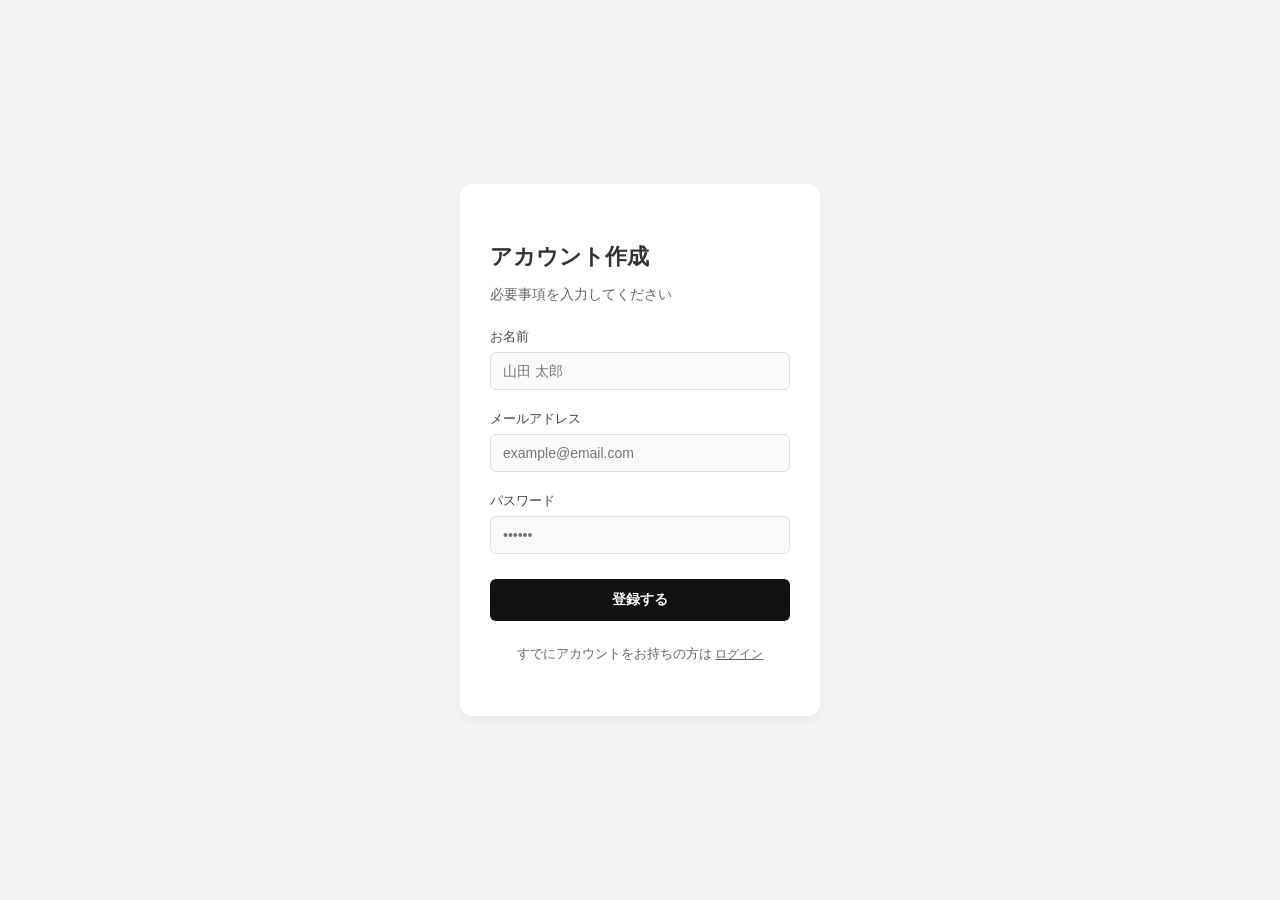
==== kobe/static/login.html @ 2a519678 "コードを更新します" ====
<!DOCTYPE html>
<html lang="ja">
<head>
    <meta charset="UTF-8">
    <link rel="icon" href="/imag.png" type="image/png">
    <meta name="viewport" content="width=device-width, initial-scale=1.0">
    <title>アカウント登録</title>
    <style>
        /* 全体のスタイル設定 */
        body {
            font-family: -apple-system, BlinkMacSystemFont, "Segoe UI", Roboto, sans-serif;
            background-color: #f4f4f4;
            color: #333;
            display: flex;
            justify-content: center;
            align-items: center;
            height: 100vh;
            margin: 0;
        }

        /* ログインカード */
        .card {
            background: #ffffff;
            padding: 40px 30px;
            border-radius: 12px;
            box-shadow: 0 4px 12px rgba(0, 0, 0, 0.05);
            width: 100%;
            max-width: 360px;
            box-sizing: border-box;
        }

        .card h2 {
            font-size: 22px;
            margin-bottom: 8px;
            font-weight: bold;
        }

        .subtitle {
            font-size: 14px;
            color: #666;
            margin-bottom: 24px;
        }

        /* フォーム要素 */
        .form-group {
            margin-bottom: 20px;
        }

        .form-group label {
            display: block;
            font-size: 13px;
            margin-bottom: 6px;
            color: #444;
        }

        input[type="text"],
        input[type="email"],
        input[type="password"] {
            width: 100%;
            padding: 10px 12px;
            border: 1px solid #ddd;
            border-radius: 6px;
            font-size: 14px;
            box-sizing: border-box;
            background-color: #fafafa;
            outline: none;
            transition: border-color 0.2s;
        }

        input:focus {
            border-color: #000;
        }

        /* 登録ボタン */
        .btn-primary {
            width: 100%;
            background-color: #111;
            color: #fff;
            padding: 12px;
            border: none;
            border-radius: 6px;
            font-size: 14px;
            font-weight: bold;
            cursor: pointer;
            transition: background-color 0.2s;
            margin-top: 5px;
        }

        .btn-primary:hover {
            background-color: #333;
        }

        .link-text {
            font-size: 12px;
            color: #666;
            text-decoration: underline;
        }

        .link-text:hover {
            color: #111;
        }

        .footer-text {
            text-align: center;
            font-size: 13px;
            color: #666;
            margin-top: 24px;
        }
    </style>
</head>
<body>

    <div class="card">
        <h2>アカウント作成</h2>
        <p class="subtitle">必要事項を入力してください</p>
        
        <form onsubmit="handleRegister(event)">
            <!-- ① お名前入力欄の追加 -->
            <div class="form-group">
                <label>お名前</label>
                <input type="text" id="name" placeholder="山田 太郎" required>
            </div>

            <div class="form-group">
                <label>メールアドレス</label>
                <input type="email" id="email" placeholder="example@email.com" required>
            </div>

            <div class="form-group">
                <label>パスワード</label>
                <input type="password" id="password" placeholder="••••••" required>
            </div>

            <button type="submit" class="btn-primary">登録する</button>
        </form>

        <p class="footer-text">
            すでにアカウントをお持ちの方は <a href="login.html" class="link-text">ログイン</a>
        </p>
    </div>

</body>
<script>
// 登録ボタンが押されたときの処理
async function handleRegister(event) {
    event.preventDefault();
    const name = document.getElementById("name").value;
    const email = document.getElementById("email").value;
    const password = document.getElementById("password").value;

    // 新規登録用のAPI（/api/signup）を叩く場合
    const res = await fetch('/api/signup', {
        method: 'POST',
        headers: { 'Content-Type': 'application/json' },
        body: JSON.stringify({ email, password, name })
    });

    const result = await res.json();

    if (res.ok) {
        alert("登録が完了しました！");
        localStorage.setItem("userName", name);
        localStorage.setItem("userEmail", email);
        
        // メイン画面へ遷移
        window.location.href = "/app";
    } else {
        alert("登録に失敗しました: " + (result.detail || "エラーが発生しました"));
    }
}
</script>
</html>
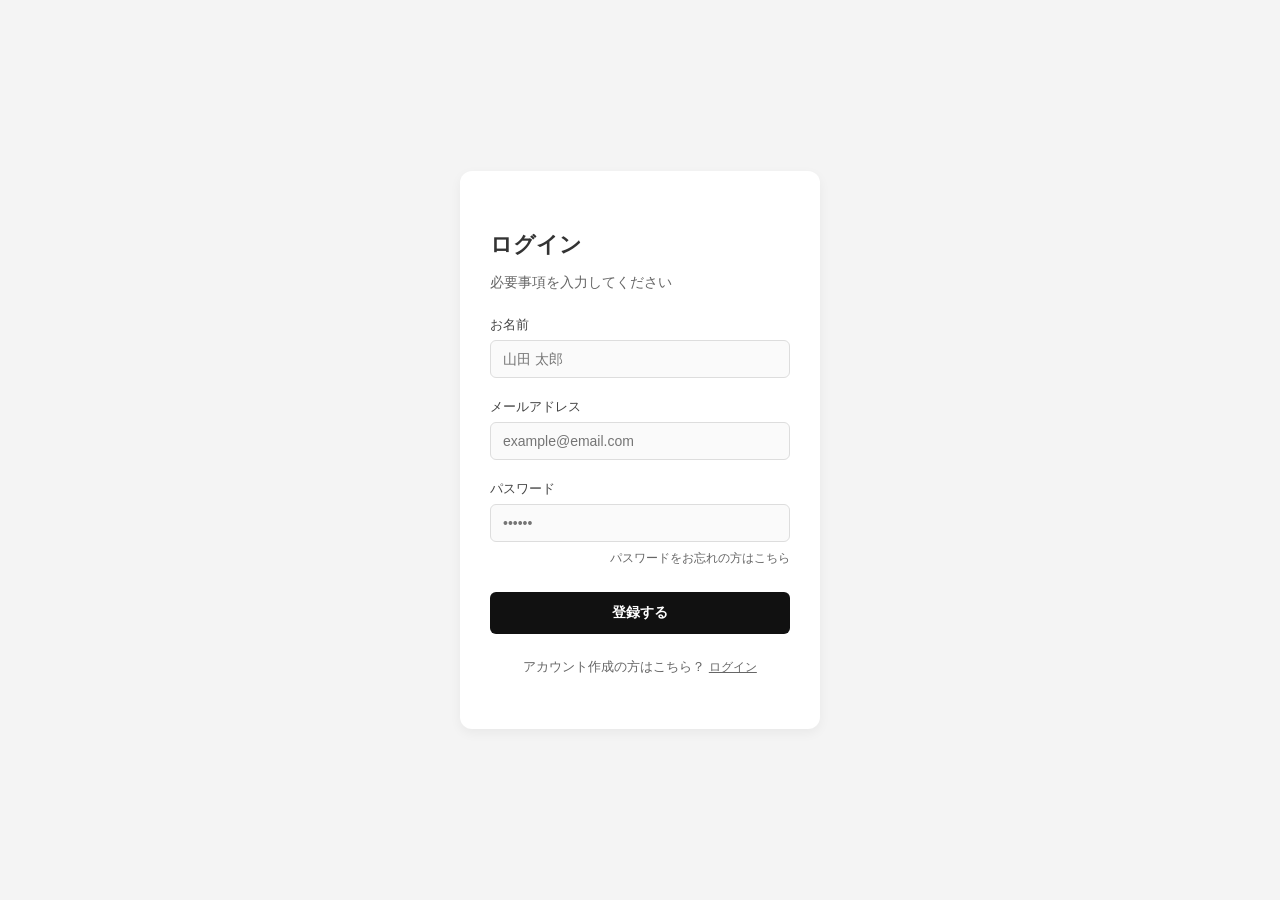
==== commit 2b1e1079: "コード更新" ====
--- a/kobe/static/login.html
+++ b/kobe/static/login.html
@@ -2,8 +2,7 @@
 <html lang="ja">
 <head>
     <meta charset="UTF-8">
-    <link rel="icon" href="/imag.png" type="image/png">
-    <meta name="viewport" content="width=device-width, initial-scale=1.0">
+    <link rel="icon" href="/static/imag.png" type="image/png">
     <title>アカウント登録</title>
     <style>
         /* 全体のスタイル設定 */
@@ -111,7 +110,7 @@
 <body>
 
     <div class="card">
-        <h2>アカウント作成</h2>
+        <h2>ログイン</h2>
         <p class="subtitle">必要事項を入力してください</p>
         
         <form onsubmit="handleRegister(event)">
@@ -129,13 +128,16 @@
             <div class="form-group">
                 <label>パスワード</label>
                 <input type="password" id="password" placeholder="••••••" required>
+                <div style="text-align: right; margin-top: 6px;">
+                    <a href="/reset.html" style="font-size: 12px; color: #666; text-decoration: none;">パスワードをお忘れの方はこちら</a>
+                </div>
             </div>
 
             <button type="submit" class="btn-primary">登録する</button>
         </form>
 
         <p class="footer-text">
-            すでにアカウントをお持ちの方は <a href="login.html" class="link-text">ログイン</a>
+            アカウント作成の方はこちら？ <a href="login2.html" class="link-text">ログイン</a>
         </p>
     </div>
 
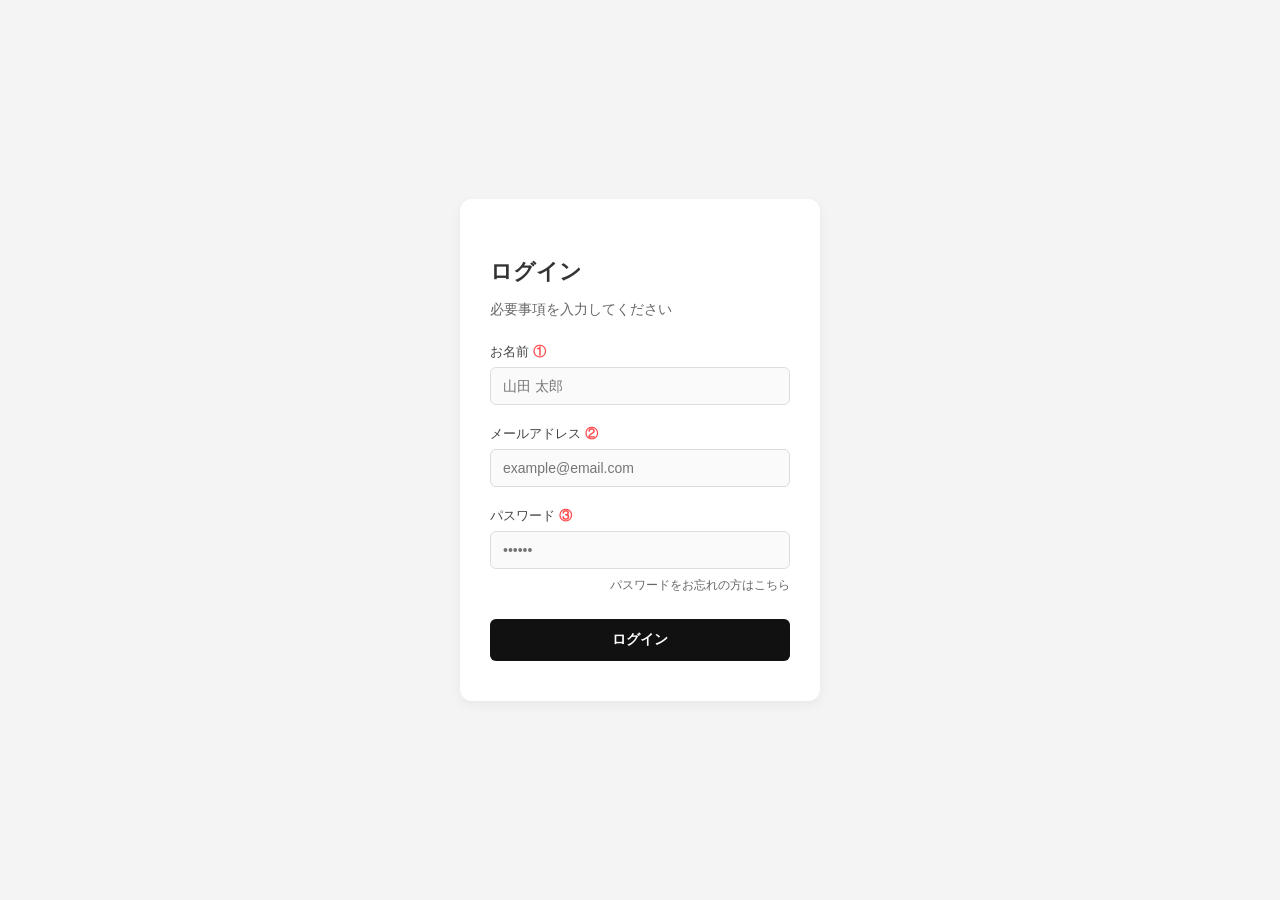
==== commit 9359dda9: "Add requirements.txt for Render deployment" ====
--- a/kobe/static/login.html
+++ b/kobe/static/login.html
@@ -3,6 +3,7 @@
 <head>
     <meta charset="UTF-8">
     <link rel="icon" href="/static/imag.png" type="image/png">
+    <meta name="viewport" content="width=device-width, initial-scale=1.0">
     <title>アカウント登録</title>
     <style>
         /* 全体のスタイル設定 */
@@ -116,32 +117,30 @@
         <form onsubmit="handleRegister(event)">
             <!-- ① お名前入力欄の追加 -->
             <div class="form-group">
-                <label>お名前</label>
+                <label>お名前 <span style="color: #ff4d4f; font-weight: bold;">①</span></label>
                 <input type="text" id="name" placeholder="山田 太郎" required>
             </div>
 
             <div class="form-group">
-                <label>メールアドレス</label>
+                <label>メールアドレス <span style="color: #ff4d4f; font-weight: bold;">②</span></label>
                 <input type="email" id="email" placeholder="example@email.com" required>
             </div>
 
             <div class="form-group">
-                <label>パスワード</label>
+                <label>パスワード <span style="color: #ff4d4f; font-weight: bold;">③</span></label>
                 <input type="password" id="password" placeholder="••••••" required>
                 <div style="text-align: right; margin-top: 6px;">
                     <a href="/reset.html" style="font-size: 12px; color: #666; text-decoration: none;">パスワードをお忘れの方はこちら</a>
                 </div>
             </div>
 
-            <button type="submit" class="btn-primary">登録する</button>
+            <button type="submit" class="btn-primary">ログイン</button>
         </form>
 
-        <p class="footer-text">
-            アカウント作成の方はこちら？ <a href="login2.html" class="link-text">ログイン</a>
-        </p>
     </div>
 
 </body>
+
 <script>
 // 登録ボタンが押されたときの処理
 async function handleRegister(event) {
@@ -160,7 +159,6 @@
     const result = await res.json();
 
     if (res.ok) {
-        alert("登録が完了しました！");
         localStorage.setItem("userName", name);
         localStorage.setItem("userEmail", email);
         
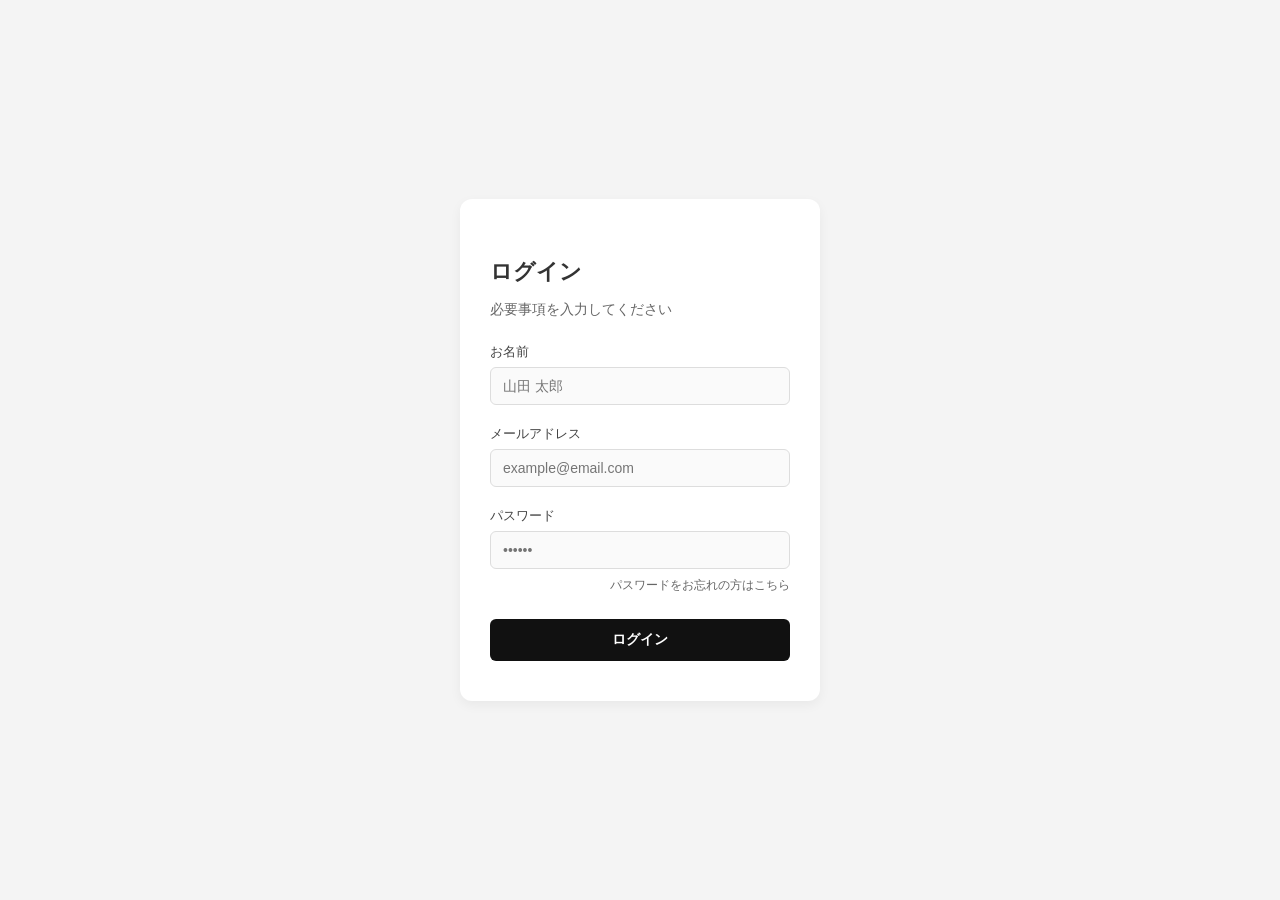
==== commit eb05c76c: "キーワード削除と追加" ====
--- a/kobe/static/login.html
+++ b/kobe/static/login.html
@@ -117,17 +117,17 @@
         <form onsubmit="handleRegister(event)">
             <!-- ① お名前入力欄の追加 -->
             <div class="form-group">
-                <label>お名前 <span style="color: #ff4d4f; font-weight: bold;">①</span></label>
+                <label>お名前 <span style="color: #ff4d4f; font-weight: bold;"></span></label>
                 <input type="text" id="name" placeholder="山田 太郎" required>
             </div>
 
             <div class="form-group">
-                <label>メールアドレス <span style="color: #ff4d4f; font-weight: bold;">②</span></label>
+                <label>メールアドレス <span style="color: #ff4d4f; font-weight: bold;"></span></label>
                 <input type="email" id="email" placeholder="example@email.com" required>
             </div>
 
             <div class="form-group">
-                <label>パスワード <span style="color: #ff4d4f; font-weight: bold;">③</span></label>
+                <label>パスワード <span style="color: #ff4d4f; font-weight: bold;"></span></label>
                 <input type="password" id="password" placeholder="••••••" required>
                 <div style="text-align: right; margin-top: 6px;">
                     <a href="/reset.html" style="font-size: 12px; color: #666; text-decoration: none;">パスワードをお忘れの方はこちら</a>
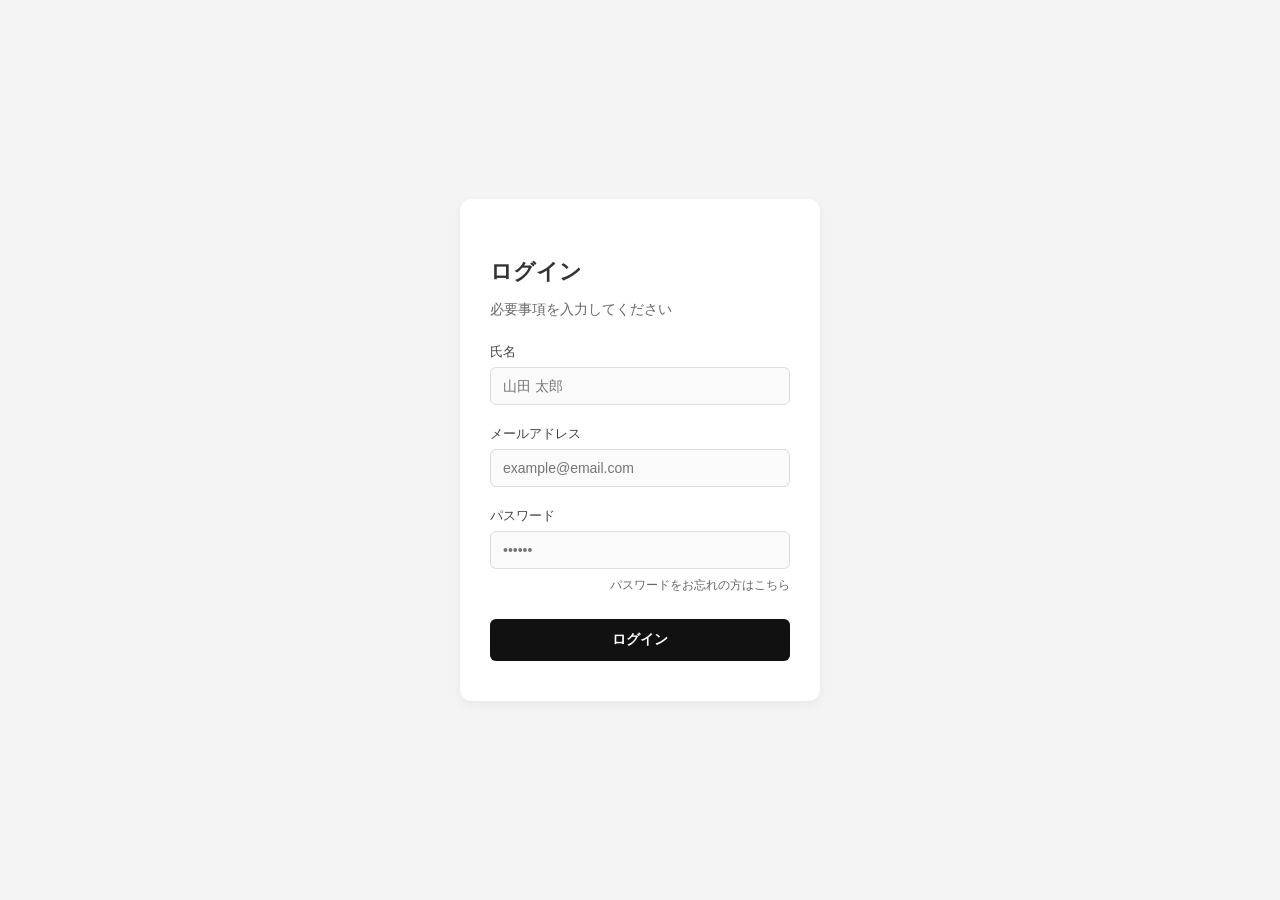
==== commit 73260c11: "修正" ====
--- a/kobe/static/login.html
+++ b/kobe/static/login.html
@@ -117,7 +117,7 @@
         <form onsubmit="handleRegister(event)">
             <!-- ① お名前入力欄の追加 -->
             <div class="form-group">
-                <label>お名前 <span style="color: #ff4d4f; font-weight: bold;"></span></label>
+                <label>氏名 <span style="color: #ff4d4f; font-weight: bold;"></span></label>
                 <input type="text" id="name" placeholder="山田 太郎" required>
             </div>
 
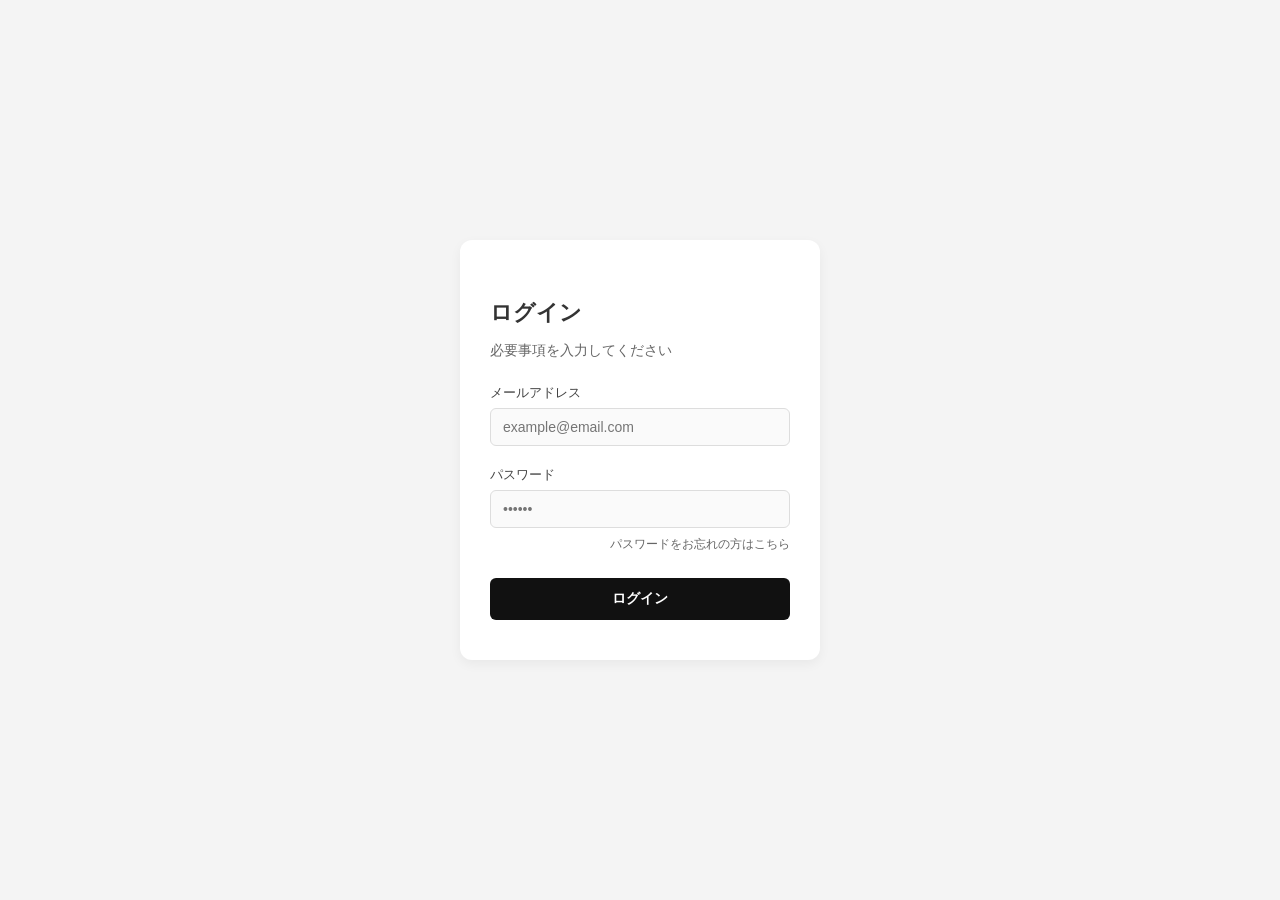
==== commit 8594b7fb: "fix: main.html routing, login flow, and AI analysis pipeline" ====
--- a/kobe/static/login.html
+++ b/kobe/static/login.html
@@ -4,9 +4,8 @@
     <meta charset="UTF-8">
     <link rel="icon" href="/static/imag.png" type="image/png">
     <meta name="viewport" content="width=device-width, initial-scale=1.0">
-    <title>アカウント登録</title>
+    <title>ログイン - 神戸市SNS分析ダッシュボード</title>
     <style>
-        /* 全体のスタイル設定 */
         body {
             font-family: -apple-system, BlinkMacSystemFont, "Segoe UI", Roboto, sans-serif;
             background-color: #f4f4f4;
@@ -17,8 +16,6 @@
             height: 100vh;
             margin: 0;
         }
-
-        /* ログインカード */
         .card {
             background: #ffffff;
             padding: 40px 30px;
@@ -28,32 +25,25 @@
             max-width: 360px;
             box-sizing: border-box;
         }
-
         .card h2 {
             font-size: 22px;
             margin-bottom: 8px;
             font-weight: bold;
         }
-
         .subtitle {
             font-size: 14px;
             color: #666;
             margin-bottom: 24px;
         }
-
-        /* フォーム要素 */
         .form-group {
             margin-bottom: 20px;
         }
-
         .form-group label {
             display: block;
             font-size: 13px;
             margin-bottom: 6px;
             color: #444;
         }
-
-        input[type="text"],
         input[type="email"],
         input[type="password"] {
             width: 100%;
@@ -66,12 +56,9 @@
             outline: none;
             transition: border-color 0.2s;
         }
-
         input:focus {
             border-color: #000;
         }
-
-        /* 登録ボタン */
         .btn-primary {
             width: 100%;
             background-color: #111;
@@ -85,49 +72,24 @@
             transition: background-color 0.2s;
             margin-top: 5px;
         }
-
         .btn-primary:hover {
             background-color: #333;
-        }
-
-        .link-text {
-            font-size: 12px;
-            color: #666;
-            text-decoration: underline;
-        }
-
-        .link-text:hover {
-            color: #111;
-        }
-
-        .footer-text {
-            text-align: center;
-            font-size: 13px;
-            color: #666;
-            margin-top: 24px;
         }
     </style>
 </head>
 <body>
-
     <div class="card">
         <h2>ログイン</h2>
         <p class="subtitle">必要事項を入力してください</p>
-        
-        <form onsubmit="handleRegister(event)">
-            <!-- ① お名前入力欄の追加 -->
+
+        <form onsubmit="handleLogin(event)">
             <div class="form-group">
-                <label>氏名 <span style="color: #ff4d4f; font-weight: bold;"></span></label>
-                <input type="text" id="name" placeholder="山田 太郎" required>
-            </div>
-
-            <div class="form-group">
-                <label>メールアドレス <span style="color: #ff4d4f; font-weight: bold;"></span></label>
+                <label>メールアドレス</label>
                 <input type="email" id="email" placeholder="example@email.com" required>
             </div>
 
             <div class="form-group">
-                <label>パスワード <span style="color: #ff4d4f; font-weight: bold;"></span></label>
+                <label>パスワード</label>
                 <input type="password" id="password" placeholder="••••••" required>
                 <div style="text-align: right; margin-top: 6px;">
                     <a href="/reset.html" style="font-size: 12px; color: #666; text-decoration: none;">パスワードをお忘れの方はこちら</a>
@@ -136,37 +98,46 @@
 
             <button type="submit" class="btn-primary">ログイン</button>
         </form>
-
     </div>
 
-</body>
+<script>
+const API_BASE_URL = '';
 
-<script>
-// 登録ボタンが押されたときの処理
-async function handleRegister(event) {
+async function handleLogin(event) {
     event.preventDefault();
-    const name = document.getElementById("name").value;
-    const email = document.getElementById("email").value;
+    const email = document.getElementById("email").value.trim();
     const password = document.getElementById("password").value;
 
-    // 新規登録用のAPI（/api/signup）を叩く場合
-    const res = await fetch('/api/signup', {
-        method: 'POST',
-        headers: { 'Content-Type': 'application/json' },
-        body: JSON.stringify({ email, password, name })
-    });
+    try {
+        const res = await fetch(`${API_BASE_URL}/api/login`, {
+            method: 'POST',
+            headers: { 'Content-Type': 'application/json' },
+            body: JSON.stringify({ name: email.split('@')[0], email, password })
+        });
 
-    const result = await res.json();
+        const result = await res.json();
 
-    if (res.ok) {
-        localStorage.setItem("userName", name);
-        localStorage.setItem("userEmail", email);
-        
-        // メイン画面へ遷移
-        window.location.href = "/app";
-    } else {
-        alert("登録に失敗しました: " + (result.detail || "エラーが発生しました"));
+        if (res.ok) {
+            const displayName =
+                result?.data?.user?.user_metadata?.full_name ||
+                email.split('@')[0] ||
+                'ユーザー';
+
+            localStorage.setItem("userName", displayName);
+            localStorage.setItem("userEmail", email);
+            if (result?.data?.session?.access_token) {
+                localStorage.setItem("supabase_access_token", result.data.session.access_token);
+            }
+
+            window.location.href = "/main.html";
+        } else {
+            alert("ログインに失敗しました: " + (result.detail || "メールアドレスまたはパスワードを確認してください"));
+        }
+    } catch (err) {
+        console.error("ログイン通信エラー:", err);
+        alert("サーバーとの通信に失敗しました。");
     }
 }
 </script>
+</body>
 </html>
